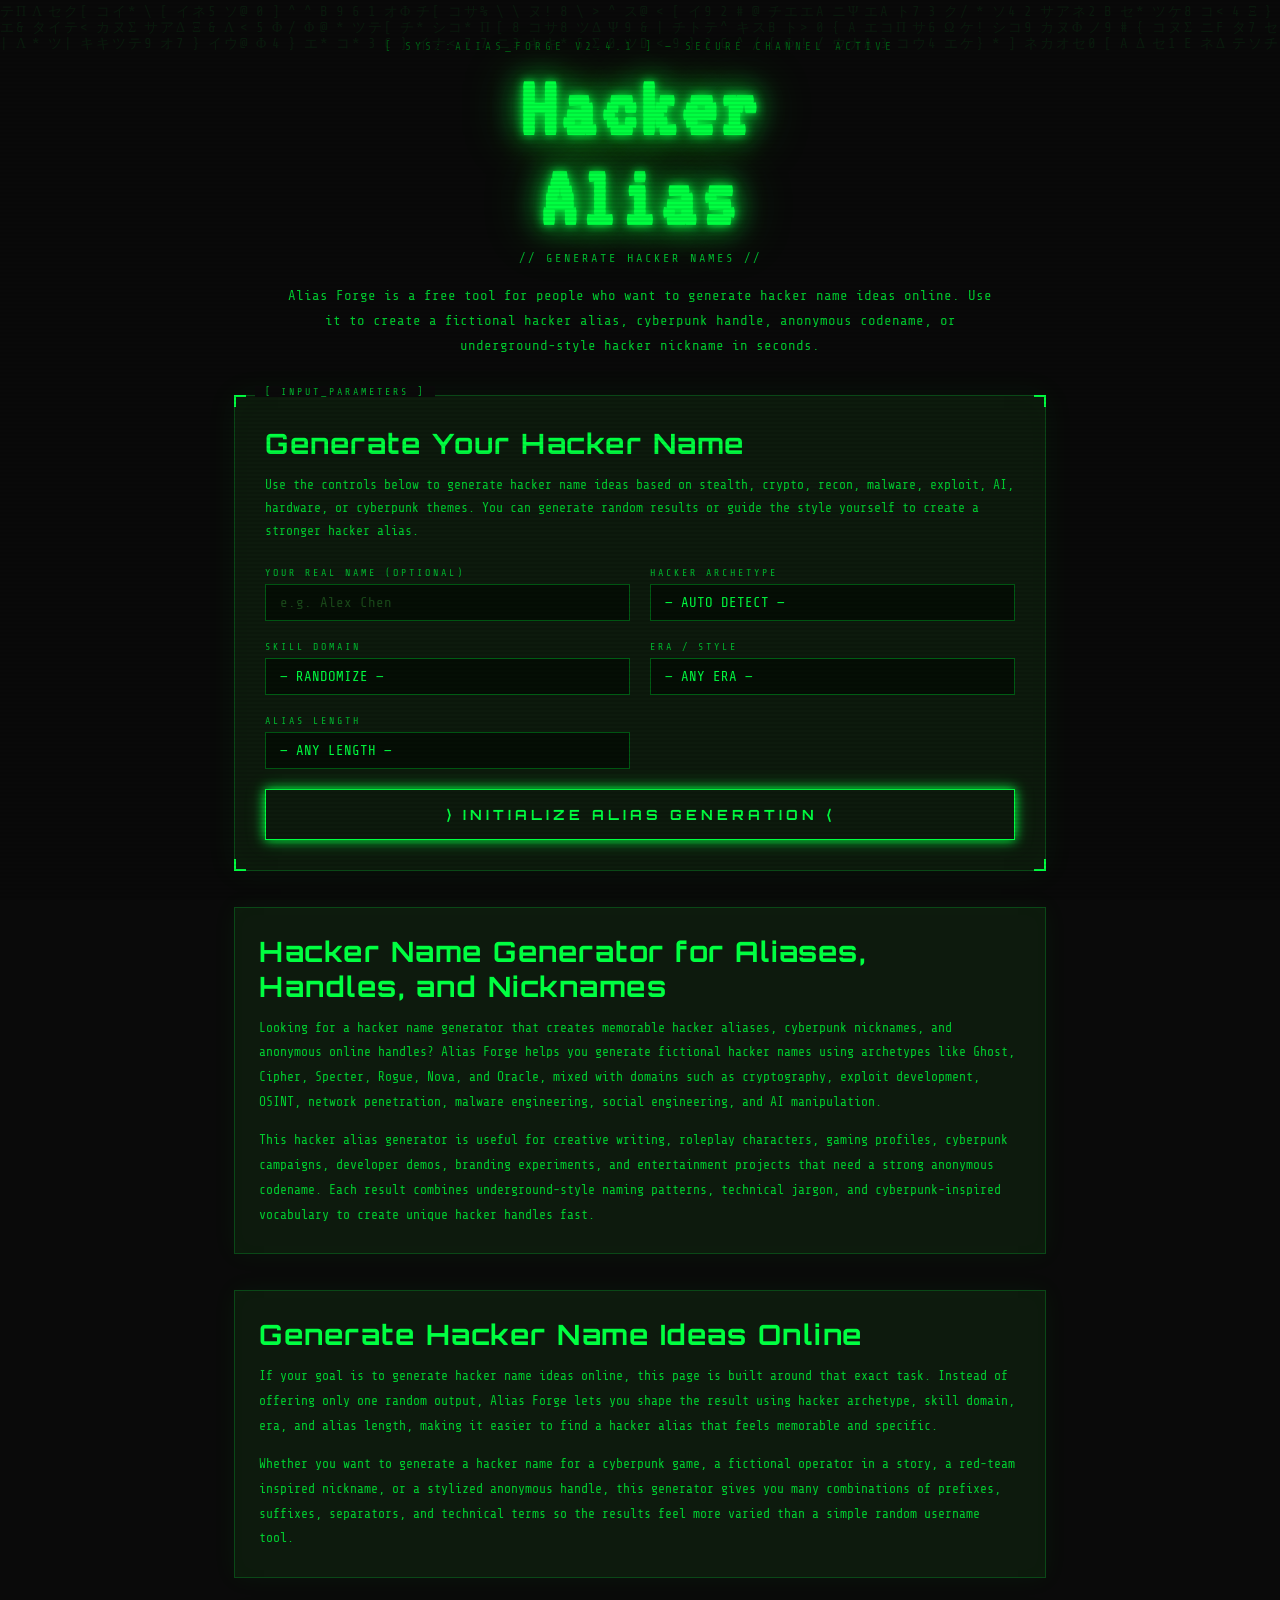
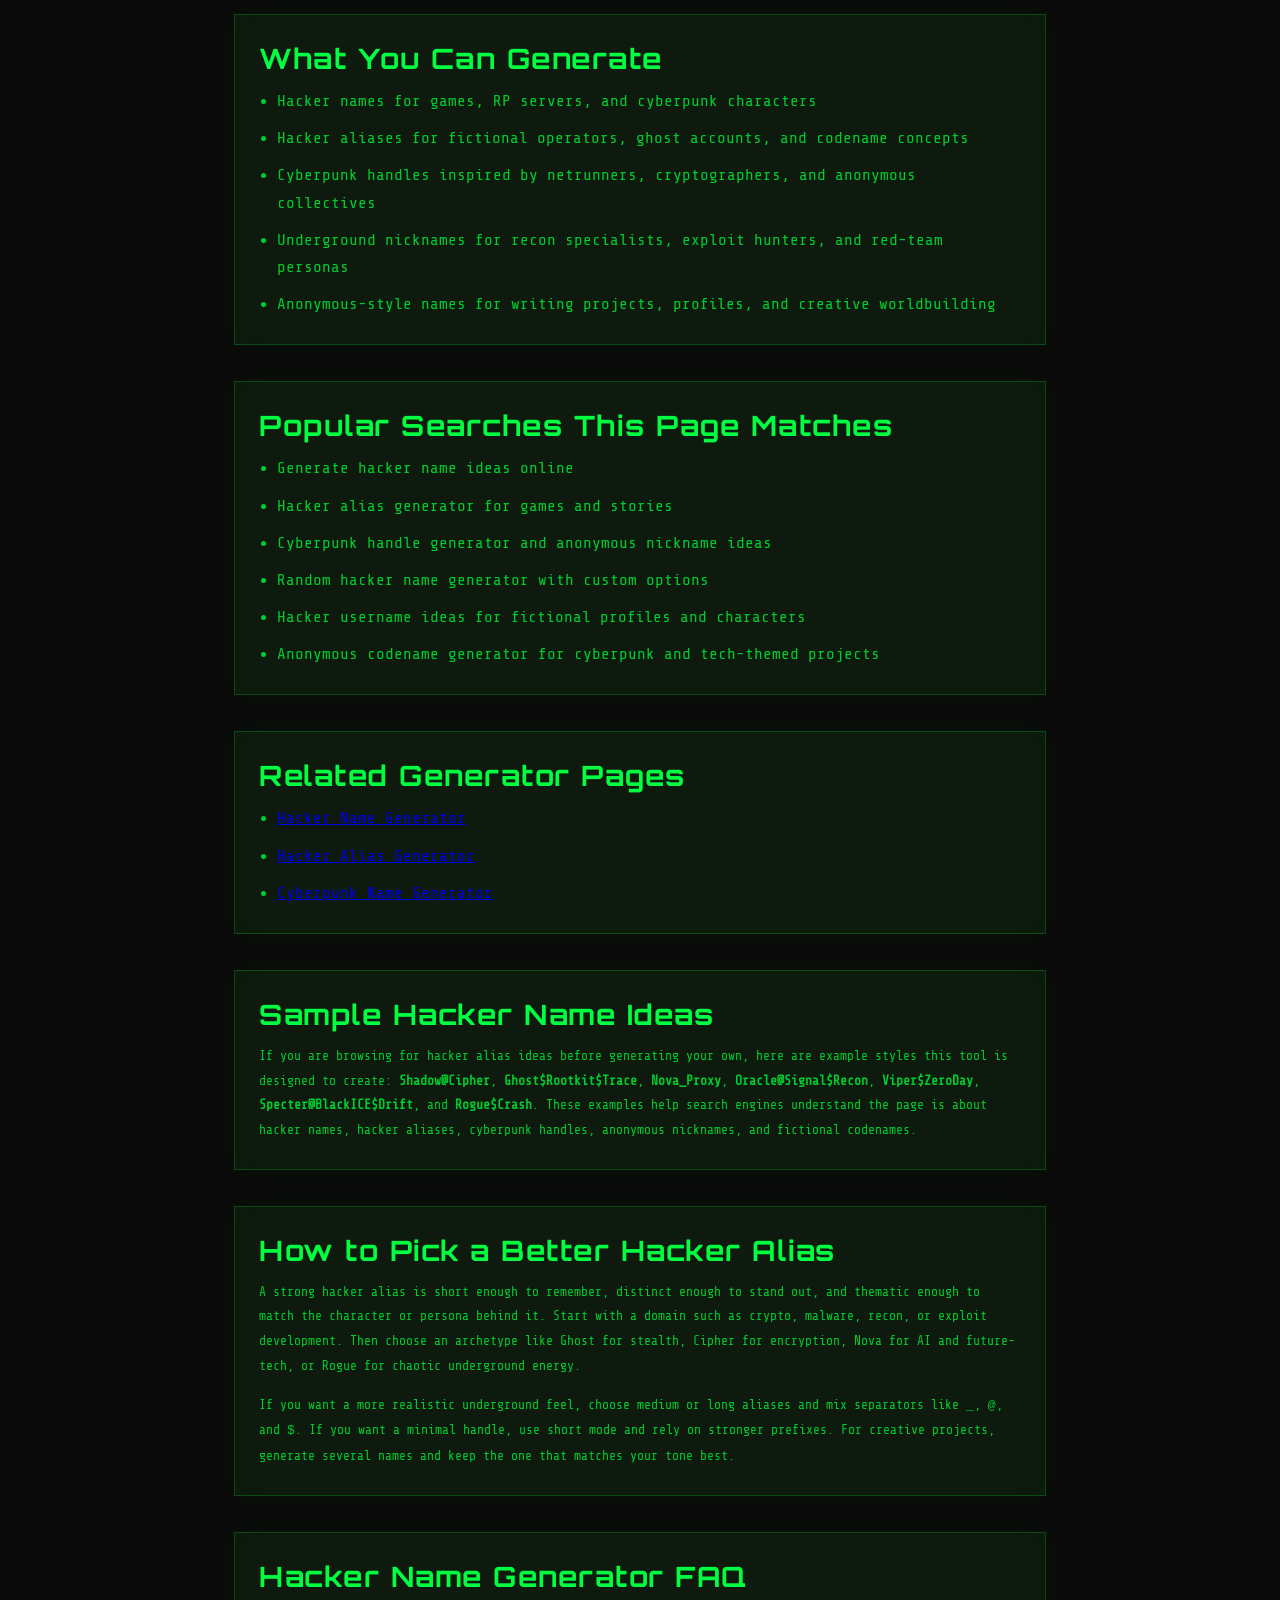
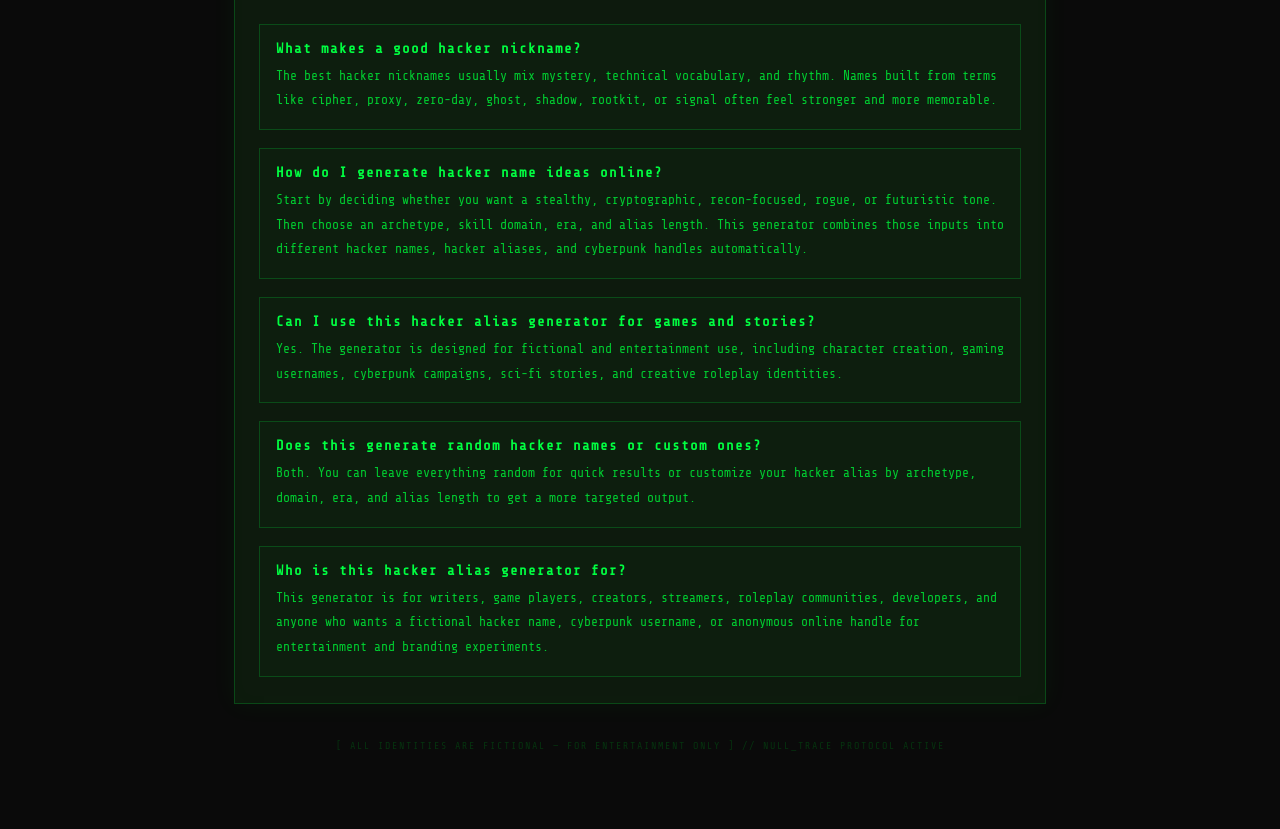
==== index.html @ 2d624c55 "sync: fetch generate hacker names" ====
<!DOCTYPE html>
<html lang="en">
<head>
<meta charset="UTF-8">
<meta name="viewport" content="width=device-width, initial-scale=1.0">
<title>Generate Hacker Name Online | Hacker Name Generator, Hacker Alias Generator & Cyberpunk Handles</title>

<meta name="description" content="Generate hacker name ideas online with a free hacker name generator. Create hacker aliases, hacker nicknames, cyberpunk handles, and anonymous codenames by archetype, domain, era, and alias length.">
<meta name="keywords" content="generate hacker name, generate hacker names, hacker name generator, hacker alias generator, hacker alias, hacker name, hacker nickname, cyberpunk name generator, cyberpunk handle, anonymous nickname, hacker username ideas, hacker codename generator, cyber alias, hacker handle, fake hacker name, hacker nickname generator, hacker names for games, hacker alias ideas, hacker handle generator, anonymous codename generator">
<meta name="robots" content="index, follow, max-image-preview:large, max-snippet:-1, max-video-preview:-1">
<meta name="googlebot" content="index, follow, max-image-preview:large, max-snippet:-1, max-video-preview:-1">
<meta name="theme-color" content="#00ff41">
<meta name="author" content="Alias Forge">
<meta name="application-name" content="Alias Forge">
<meta name="apple-mobile-web-app-title" content="Alias Forge">
<meta name="format-detection" content="telephone=no">
<meta property="og:title" content="Generate Hacker Name Online | Hacker Alias Generator & Cyberpunk Handles">
<meta property="og:description" content="Generate hacker name ideas online. Create hacker aliases, hacker nicknames, and cyberpunk handles with custom archetype, skill domain, era, and style options.">
<meta property="og:type" content="website">
<meta property="og:site_name" content="Alias Forge">
<meta property="og:locale" content="en_US">
<meta name="twitter:card" content="summary_large_image">
<meta name="twitter:title" content="Generate Hacker Name Online | Alias Forge">
<meta name="twitter:description" content="Use Alias Forge to generate hacker name ideas, hacker aliases, cyberpunk handles, and anonymous nicknames in seconds.">
<link rel="canonical" href="https://horkimhab.github.io/generate-hacker-name/">



<link rel="icon" href="./favicon.svg" type="image/svg+xml">
<link rel="manifest" href="./site.webmanifest">
<link href="https://fonts.googleapis.com/css2?family=Share+Tech+Mono&family=VT323&family=Orbitron:wght@400;700;900&display=swap" rel="stylesheet">
<link rel="stylesheet" href="./generate-hacker-name.css" />
<script type="application/ld+json">
{
  "@context": "https://schema.org",
  "@graph": [
    {
      "@type": "WebSite",
      "name": "Alias Forge",
      "description": "A site where users can generate hacker name ideas online, create hacker aliases, and build cyberpunk handles, nicknames, and anonymous codenames.",
      "inLanguage": "en"
    },
    {
      "@type": "WebApplication",
      "name": "Alias Forge Hacker Name Generator",
      "applicationCategory": "UtilitiesApplication",
      "operatingSystem": "Any",
      "browserRequirements": "Requires JavaScript",
      "description": "Generate hacker name ideas, hacker aliases, cyberpunk handles, and anonymous nicknames with custom archetypes, skill domains, eras, and lengths.",
      "offers": {
        "@type": "Offer",
        "price": "0",
        "priceCurrency": "USD"
      },
        "featureList": [
        "Generate hacker name ideas online",
        "Generate hacker alias ideas",
        "Generate hacker nickname ideas",
        "Filter by archetype",
        "Filter by skill domain",
        "Filter by era and style",
        "Copy and share generated aliases"
      ]
    },
    {
      "@type": "FAQPage",
      "mainEntity": [
        {
          "@type": "Question",
          "name": "What is a hacker name generator?",
          "acceptedAnswer": {
            "@type": "Answer",
            "text": "A hacker name generator creates fictional hacker aliases, cyberpunk handles, and anonymous online nicknames based on themes such as stealth, cryptography, malware, recon, and futuristic aesthetics."
          }
        },
        {
          "@type": "Question",
          "name": "How can I generate hacker name ideas online?",
          "acceptedAnswer": {
            "@type": "Answer",
            "text": "You can generate hacker name ideas online by combining archetypes, technical themes, and naming styles. Alias Forge lets you create random or custom hacker names by domain, era, and alias length."
          }
        },
        {
          "@type": "Question",
          "name": "How do I make a good hacker alias?",
          "acceptedAnswer": {
            "@type": "Answer",
            "text": "A strong hacker alias usually combines a memorable prefix, a technical or mysterious middle element, and a sharp suffix. This generator lets you shape the result by archetype, domain, era, and name length."
          }
        },
        {
          "@type": "Question",
          "name": "Can I generate cyberpunk and anonymous nicknames here?",
          "acceptedAnswer": {
            "@type": "Answer",
            "text": "Yes. Alias Forge generates cyberpunk handles, hacker nicknames, underground-style aliases, and fictional anonymous codenames for entertainment, writing, gaming, and creative projects."
          }
        }
      ]
    }
  ]
}
</script>
</head>
<body>

<canvas id="matrix-canvas"></canvas>

<div class="container">
  <header class="hero">
    <div class="sys-label">[ SYS::ALIAS_FORGE v2.4.1 ] — SECURE CHANNEL ACTIVE</div>
    <h1>Hacker<br>Alias</h1>
    <p class="subtitle">// GENERATE HACKER NAMES //</p>
    <p class="intro-copy">Alias Forge is a free tool for people who want to generate hacker name ideas online. Use it to create a fictional hacker alias, cyberpunk handle, anonymous codename, or underground-style hacker nickname in seconds.</p>
  </header>

  <!-- Input Panel -->
  <main class="panel" data-label="[ INPUT_PARAMETERS ]">
    <div class="panel-corner tl"></div>
    <div class="panel-corner tr"></div>
    <div class="panel-corner bl"></div>
    <div class="panel-corner br"></div>

    <section aria-labelledby="generator-title">
      <h2 class="section-title" id="generator-title">Generate Your Hacker Name</h2>
      <p class="section-copy">Use the controls below to generate hacker name ideas based on stealth, crypto, recon, malware, exploit, AI, hardware, or cyberpunk themes. You can generate random results or guide the style yourself to create a stronger hacker alias.</p>

    <div class="field-group">
      <div class="field">
        <label for="realname">Your Real Name (optional)</label>
        <input type="text" id="realname" placeholder="e.g. Alex Chen" maxlength="40">
      </div>
      <div class="field">
        <label for="archetype">Hacker Archetype</label>
        <select id="archetype">
          <option value="random">— AUTO DETECT —</option>
          <option value="ghost">Ghost (Invisible Infiltrator)</option>
          <option value="phantom">Phantom (Social Engineer)</option>
          <option value="cipher">Cipher (Cryptographer)</option>
          <option value="viper">Viper (Exploit Hunter)</option>
          <option value="oracle">Oracle (Intelligence Analyst)</option>
          <option value="specter">Specter (Zero-Day Hunter)</option>
          <option value="rogue">Rogue (Black Hat Maverick)</option>
          <option value="nova">Nova (AI Specialist)</option>
        </select>
      </div>
      <div class="field">
        <label for="domain">Skill Domain</label>
        <select id="domain">
          <option value="random">— RANDOMIZE —</option>
          <option value="network">Network Penetration</option>
          <option value="malware">Malware Engineering</option>
          <option value="social">Social Engineering</option>
          <option value="crypto">Cryptography</option>
          <option value="osint">OSINT & Recon</option>
          <option value="exploit">Exploit Development</option>
          <option value="ai">AI Manipulation</option>
          <option value="hardware">Hardware Hacking</option>
        </select>
      </div>
      <div class="field">
        <label for="era">Era / Style</label>
        <select id="era">
          <option value="random">— ANY ERA —</option>
          <option value="90s">90s BBS / Warez Scene</option>
          <option value="2000s">2000s Hacktivist</option>
          <option value="darkweb">Dark Web Operator</option>
          <option value="cyber">Neo-Cyber (2040s)</option>
          <option value="military">State-Sponsored APT</option>
          <option value="crypto">Crypto / DeFi Underground</option>
        </select>
      </div>
      <div class="field">
        <label for="namelength">Alias Length</label>
        <select id="namelength">
          <option value="random">— ANY LENGTH —</option>
          <option value="short">Short (1 word, ~6 chars)</option>
          <option value="medium">Medium (2 parts, ~12 chars)</option>
          <option value="long">Long (3 parts, ~18 chars)</option>
        </select>
      </div>
    </div>

    <button class="btn-generate" id="btn-gen" type="button">
      ⟩ INITIALIZE ALIAS GENERATION ⟨
    </button>
    <div class="progress-bar" id="progress"><div class="progress-fill"></div></div>
    </section>
  </main>

  <!-- Result Panel -->
  <section class="result-panel" id="result-panel" aria-live="polite" aria-labelledby="result-title">
    <div class="alias-display" id="alias-display">
      <div class="alias-tag">// ALIAS ASSIGNED //</div>
      <h2 class="sr-only" id="result-title">Generated Hacker Alias Result</h2>
      <div class="alias-name" id="alias-name"></div>
      <div class="alias-sub" id="alias-sub"></div>
    </div>

    <div class="stats-grid" id="stats-grid"></div>

    <div class="bio-panel" id="bio-text"></div>

    <div class="actions">
      <button class="btn-sm" id="btn-regenerate" type="button">↻ REGENERATE</button>
      <button class="btn-sm" id="copy-btn" type="button">⎘ COPY ALIAS</button>
      <button class="btn-sm" id="btn-share" type="button">⇗ SHARE</button>
    </div>
  </section>

  <section class="seo-panel" aria-labelledby="about-title">
    <h2 class="content-heading" id="about-title">Hacker Name Generator for Aliases, Handles, and Nicknames</h2>
    <p>Looking for a hacker name generator that creates memorable hacker aliases, cyberpunk nicknames, and anonymous online handles? Alias Forge helps you generate fictional hacker names using archetypes like Ghost, Cipher, Specter, Rogue, Nova, and Oracle, mixed with domains such as cryptography, exploit development, OSINT, network penetration, malware engineering, social engineering, and AI manipulation.</p>
    <p>This hacker alias generator is useful for creative writing, roleplay characters, gaming profiles, cyberpunk campaigns, developer demos, branding experiments, and entertainment projects that need a strong anonymous codename. Each result combines underground-style naming patterns, technical jargon, and cyberpunk-inspired vocabulary to create unique hacker handles fast.</p>
  </section>

  <section class="seo-panel" aria-labelledby="generate-online-title">
    <h2 class="content-heading" id="generate-online-title">Generate Hacker Name Ideas Online</h2>
    <p>If your goal is to generate hacker name ideas online, this page is built around that exact task. Instead of offering only one random output, Alias Forge lets you shape the result using hacker archetype, skill domain, era, and alias length, making it easier to find a hacker alias that feels memorable and specific.</p>
    <p>Whether you want to generate a hacker name for a cyberpunk game, a fictional operator in a story, a red-team inspired nickname, or a stylized anonymous handle, this generator gives you many combinations of prefixes, suffixes, separators, and technical terms so the results feel more varied than a simple random username tool.</p>
  </section>

  <section class="seo-panel" aria-labelledby="ideas-title">
    <h2 class="content-heading" id="ideas-title">What You Can Generate</h2>
    <ul class="seo-list">
      <li>Hacker names for games, RP servers, and cyberpunk characters</li>
      <li>Hacker aliases for fictional operators, ghost accounts, and codename concepts</li>
      <li>Cyberpunk handles inspired by netrunners, cryptographers, and anonymous collectives</li>
      <li>Underground nicknames for recon specialists, exploit hunters, and red-team personas</li>
      <li>Anonymous-style names for writing projects, profiles, and creative worldbuilding</li>
    </ul>
  </section>

  <section class="seo-panel" aria-labelledby="searches-title">
    <h2 class="content-heading" id="searches-title">Popular Searches This Page Matches</h2>
    <ul class="seo-list">
      <li>Generate hacker name ideas online</li>
      <li>Hacker alias generator for games and stories</li>
      <li>Cyberpunk handle generator and anonymous nickname ideas</li>
      <li>Random hacker name generator with custom options</li>
      <li>Hacker username ideas for fictional profiles and characters</li>
      <li>Anonymous codename generator for cyberpunk and tech-themed projects</li>
    </ul>
  </section>

  <section class="seo-panel" aria-labelledby="slug-title">
    <h2 class="content-heading" id="slug-title">Related Generator Pages</h2>
    <ul class="seo-list">
      <li><a href="./hacker-name-generator/">Hacker Name Generator</a></li>
      <li><a href="./hacker-alias-generator/">Hacker Alias Generator</a></li>
      <li><a href="./cyberpunk-name-generator/">Cyberpunk Name Generator</a></li>
    </ul>
  </section>

  <section class="seo-panel" aria-labelledby="examples-title">
    <h2 class="content-heading" id="examples-title">Sample Hacker Name Ideas</h2>
    <p>If you are browsing for hacker alias ideas before generating your own, here are example styles this tool is designed to create: <strong>Shadow@Cipher</strong>, <strong>Ghost$Rootkit$Trace</strong>, <strong>Nova_Proxy</strong>, <strong>Oracle@Signal$Recon</strong>, <strong>Viper$ZeroDay</strong>, <strong>Specter@BlackICE$Drift</strong>, and <strong>Rogue$Crash</strong>. These examples help search engines understand the page is about hacker names, hacker aliases, cyberpunk handles, anonymous nicknames, and fictional codenames.</p>
  </section>

  <section class="seo-panel" aria-labelledby="tips-title">
    <h2 class="content-heading" id="tips-title">How to Pick a Better Hacker Alias</h2>
    <p>A strong hacker alias is short enough to remember, distinct enough to stand out, and thematic enough to match the character or persona behind it. Start with a domain such as crypto, malware, recon, or exploit development. Then choose an archetype like Ghost for stealth, Cipher for encryption, Nova for AI and future-tech, or Rogue for chaotic underground energy.</p>
    <p>If you want a more realistic underground feel, choose medium or long aliases and mix separators like <code>_</code>, <code>@</code>, and <code>$</code>. If you want a minimal handle, use short mode and rely on stronger prefixes. For creative projects, generate several names and keep the one that matches your tone best.</p>
  </section>

  <section class="seo-panel faq-panel" aria-labelledby="faq-title">
    <h2 class="content-heading" id="faq-title">Hacker Name Generator FAQ</h2>
    <div class="faq-item">
      <h3>What makes a good hacker nickname?</h3>
      <p>The best hacker nicknames usually mix mystery, technical vocabulary, and rhythm. Names built from terms like cipher, proxy, zero-day, ghost, shadow, rootkit, or signal often feel stronger and more memorable.</p>
    </div>
    <div class="faq-item">
      <h3>How do I generate hacker name ideas online?</h3>
      <p>Start by deciding whether you want a stealthy, cryptographic, recon-focused, rogue, or futuristic tone. Then choose an archetype, skill domain, era, and alias length. This generator combines those inputs into different hacker names, hacker aliases, and cyberpunk handles automatically.</p>
    </div>
    <div class="faq-item">
      <h3>Can I use this hacker alias generator for games and stories?</h3>
      <p>Yes. The generator is designed for fictional and entertainment use, including character creation, gaming usernames, cyberpunk campaigns, sci-fi stories, and creative roleplay identities.</p>
    </div>
    <div class="faq-item">
      <h3>Does this generate random hacker names or custom ones?</h3>
      <p>Both. You can leave everything random for quick results or customize your hacker alias by archetype, domain, era, and alias length to get a more targeted output.</p>
    </div>
    <div class="faq-item">
      <h3>Who is this hacker alias generator for?</h3>
      <p>This generator is for writers, game players, creators, streamers, roleplay communities, developers, and anyone who wants a fictional hacker name, cyberpunk username, or anonymous online handle for entertainment and branding experiments.</p>
    </div>
  </section>

  <footer>[ ALL IDENTITIES ARE FICTIONAL — FOR ENTERTAINMENT ONLY ] // NULL_TRACE PROTOCOL ACTIVE</footer>
</div>

<script src="./generate-hacker-name.protected.js"></script>
</body>
</html>
---- generate-hacker-name.css ----
:root {
  --green: #00ff41;
  --dark-green: #00bb30;
  --dim-green: #005c14;
  --matrix-bg: #0a0a0a;
  --panel-bg: #0d1a0d;
  --border: #00ff4133;
  --glow: 0 0 10px #00ff41, 0 0 20px #00ff4155;
  --glow-strong: 0 0 10px #00ff41, 0 0 30px #00ff41, 0 0 60px #00ff4177;
}

* { margin: 0; padding: 0; box-sizing: border-box; }

body {
  background: var(--matrix-bg);
  color: var(--green);
  font-family: 'Share Tech Mono', monospace;
  min-height: 100vh;
  overflow-x: hidden;
  cursor: crosshair;
}

#matrix-canvas {
  position: fixed;
  top: 0;
  left: 0;
  width: 100%;
  height: 100%;
  opacity: 0.07;
  z-index: 0;
  pointer-events: none;
}

body::after {
  content: '';
  position: fixed;
  top: 0;
  left: 0;
  width: 100%;
  height: 100%;
  background: repeating-linear-gradient(
    0deg,
    transparent,
    transparent 2px,
    rgba(0, 0, 0, 0.08) 2px,
    rgba(0, 0, 0, 0.08) 4px
  );
  pointer-events: none;
  z-index: 999;
}

.container {
  position: relative;
  z-index: 10;
  max-width: 860px;
  margin: 0 auto;
  padding: 40px 24px 80px;
  display: flex;
  flex-direction: column;
  align-items: center;
  gap: 36px;
}

header {
  text-align: center;
  width: 100%;
}

.sys-label {
  font-family: 'Share Tech Mono', monospace;
  font-size: 11px;
  color: var(--dim-green);
  letter-spacing: 4px;
  text-transform: uppercase;
  margin-bottom: 10px;
  animation: blink-slow 3s infinite;
}

h1 {
  font-family: 'VT323', monospace;
  font-size: clamp(48px, 9vw, 90px);
  color: var(--green);
  text-shadow: var(--glow-strong);
  letter-spacing: 4px;
  line-height: 1;
  animation: flicker 8s infinite;
}

.subtitle {
  font-size: 12px;
  color: var(--dark-green);
  letter-spacing: 3px;
  margin-top: 8px;
}

.intro-copy {
  max-width: 720px;
  margin: 18px auto 0;
  font-size: 14px;
  line-height: 1.8;
  color: #00cc30;
}

.section-title,
.content-heading {
  font-family: 'Orbitron', sans-serif;
  font-size: clamp(20px, 3vw, 28px);
  letter-spacing: 1.5px;
  color: var(--green);
  margin-bottom: 12px;
}

.section-copy {
  font-size: 13px;
  line-height: 1.8;
  color: #00cc30;
  margin-bottom: 24px;
}

.panel {
  background: var(--panel-bg);
  border: 1px solid var(--border);
  padding: 30px;
  width: 100%;
  position: relative;
  box-shadow: 0 0 30px #00ff4110, inset 0 0 30px #00ff4105;
}

.panel::before {
  content: attr(data-label);
  position: absolute;
  top: -10px;
  left: 20px;
  background: var(--matrix-bg);
  padding: 0 10px;
  font-size: 10px;
  color: var(--dark-green);
  letter-spacing: 3px;
}

.panel-corner {
  position: absolute;
  width: 12px;
  height: 12px;
  border-color: var(--green);
  border-style: solid;
}

.panel-corner.tl { top: -1px; left: -1px; border-width: 2px 0 0 2px; }
.panel-corner.tr { top: -1px; right: -1px; border-width: 2px 2px 0 0; }
.panel-corner.bl { bottom: -1px; left: -1px; border-width: 0 0 2px 2px; }
.panel-corner.br { bottom: -1px; right: -1px; border-width: 0 2px 2px 0; }

.field-group {
  display: grid;
  grid-template-columns: 1fr 1fr;
  gap: 20px;
  margin-bottom: 20px;
}

@media (max-width: 560px) {
  .field-group { grid-template-columns: 1fr; }
}

.field {
  display: flex;
  flex-direction: column;
  gap: 6px;
}

label {
  font-size: 10px;
  letter-spacing: 3px;
  color: var(--dark-green);
  text-transform: uppercase;
}

input,
select {
  background: #050e05;
  border: 1px solid var(--dim-green);
  color: var(--green);
  font-family: 'Share Tech Mono', monospace;
  font-size: 14px;
  padding: 10px 14px;
  outline: none;
  transition: border 0.2s, box-shadow 0.2s;
  appearance: none;
  -webkit-appearance: none;
}

input::placeholder { color: #1a4a1a; }

input:focus,
select:focus {
  border-color: var(--green);
  box-shadow: var(--glow);
}

select option { background: #050e05; }

.btn-generate {
  width: 100%;
  padding: 16px;
  background: transparent;
  border: 1px solid var(--green);
  color: var(--green);
  font-family: 'Orbitron', sans-serif;
  font-size: 14px;
  font-weight: 700;
  letter-spacing: 4px;
  text-transform: uppercase;
  cursor: crosshair;
  transition: all 0.2s;
  position: relative;
  overflow: hidden;
  box-shadow: var(--glow);
}

.btn-generate::before {
  content: '';
  position: absolute;
  top: 0;
  left: -100%;
  width: 100%;
  height: 100%;
  background: linear-gradient(90deg, transparent, #00ff4122, transparent);
  transition: left 0.4s;
}

.btn-generate:hover::before { left: 100%; }

.btn-generate:hover {
  background: #00ff4111;
  box-shadow: var(--glow-strong);
  text-shadow: var(--glow);
}

.btn-generate:active { transform: scale(0.98); }

.result-panel {
  width: 100%;
  display: none;
  animation: reveal 0.4s ease;
}

.result-panel.show { display: block; }

@keyframes reveal {
  from { opacity: 0; transform: translateY(10px); }
  to { opacity: 1; transform: translateY(0); }
}

.alias-display {
  text-align: center;
  padding: 36px 24px;
  background: var(--panel-bg);
  border: 1px solid var(--green);
  box-shadow: var(--glow-strong), inset 0 0 40px #00ff4108;
  position: relative;
  margin-bottom: 20px;
}

.alias-tag {
  font-size: 10px;
  letter-spacing: 4px;
  color: var(--dim-green);
  margin-bottom: 12px;
}

.alias-name {
  font-family: 'VT323', monospace;
  font-size: clamp(42px, 8vw, 72px);
  color: var(--green);
  text-shadow: var(--glow-strong);
  letter-spacing: 6px;
  animation: flicker 6s infinite;
  word-break: break-all;
}

.alias-sub {
  margin-top: 10px;
  font-size: 11px;
  color: var(--dark-green);
  letter-spacing: 2px;
}

.stats-grid {
  display: grid;
  grid-template-columns: repeat(3, 1fr);
  gap: 12px;
  margin-bottom: 20px;
}

@media (max-width: 480px) {
  .stats-grid { grid-template-columns: 1fr 1fr; }
}

.stat-box {
  background: var(--panel-bg);
  border: 1px solid var(--border);
  padding: 14px 10px;
  text-align: center;
  position: relative;
}

.stat-label {
  font-size: 9px;
  letter-spacing: 2px;
  color: var(--dim-green);
  margin-bottom: 6px;
}

.stat-value {
  font-family: 'Orbitron', sans-serif;
  font-size: 13px;
  color: var(--green);
  font-weight: 700;
}

.bio-panel {
  background: var(--panel-bg);
  border: 1px solid var(--border);
  padding: 20px;
  font-size: 13px;
  line-height: 1.8;
  color: #00cc30;
  position: relative;
  margin-bottom: 20px;
}

.bio-panel::before {
  content: '> OPERATIVE_PROFILE.txt';
  display: block;
  font-size: 10px;
  color: var(--dim-green);
  margin-bottom: 14px;
  letter-spacing: 2px;
}

.actions {
  display: flex;
  gap: 12px;
}

@media (max-width: 560px) {
  .actions {
    flex-direction: column;
  }
}

.btn-sm {
  flex: 1;
  padding: 12px;
  background: transparent;
  border: 1px solid var(--dim-green);
  color: var(--dark-green);
  font-family: 'Share Tech Mono', monospace;
  font-size: 11px;
  letter-spacing: 3px;
  text-transform: uppercase;
  cursor: crosshair;
  transition: all 0.2s;
}

.btn-sm:hover {
  border-color: var(--green);
  color: var(--green);
  box-shadow: var(--glow);
}

@keyframes flicker {
  0%, 95%, 100% { opacity: 1; }
  96% { opacity: 0.8; }
  97% { opacity: 1; }
  98% { opacity: 0.6; }
  99% { opacity: 1; }
}

@keyframes blink-slow {
  0%, 49%, 100% { opacity: 1; }
  50%, 99% { opacity: 0.3; }
}

.cursor {
  display: inline-block;
  width: 10px;
  height: 18px;
  background: var(--green);
  animation: blink-cursor 0.8s infinite;
  vertical-align: middle;
  margin-left: 4px;
}

@keyframes blink-cursor {
  0%, 50% { opacity: 1; }
  51%, 100% { opacity: 0; }
}

.progress-bar {
  width: 100%;
  height: 2px;
  background: var(--dim-green);
  margin-top: 14px;
  display: none;
  overflow: hidden;
}

.progress-bar.active { display: block; }

.progress-fill {
  height: 100%;
  background: var(--green);
  box-shadow: var(--glow);
  width: 0%;
  animation: progress-anim 1.2s ease forwards;
}

@keyframes progress-anim {
  from { width: 0%; }
  to { width: 100%; }
}

footer {
  text-align: center;
  font-size: 10px;
  color: var(--dim-green);
  letter-spacing: 2px;
  opacity: 0.5;
}

.seo-panel {
  width: 100%;
  background: var(--panel-bg);
  border: 1px solid var(--border);
  padding: 26px 24px;
  box-shadow: 0 0 24px #00ff410d, inset 0 0 20px #00ff4104;
}

.seo-panel p {
  font-size: 13px;
  line-height: 1.9;
  color: #00cc30;
}

.seo-panel p + p {
  margin-top: 14px;
}

.seo-list {
  padding-left: 18px;
  color: #00cc30;
  display: grid;
  gap: 10px;
}

.seo-list li {
  line-height: 1.7;
}

.faq-panel {
  display: grid;
  gap: 18px;
}

.faq-item {
  border: 1px solid var(--border);
  padding: 16px;
  background: rgba(0, 255, 65, 0.02);
}

.faq-item h3 {
  font-size: 14px;
  color: var(--green);
  margin-bottom: 8px;
  letter-spacing: 1px;
}

.faq-item p {
  margin: 0;
}

.sr-only {
  position: absolute;
  width: 1px;
  height: 1px;
  padding: 0;
  margin: -1px;
  overflow: hidden;
  clip: rect(0, 0, 0, 0);
  white-space: nowrap;
  border: 0;
}
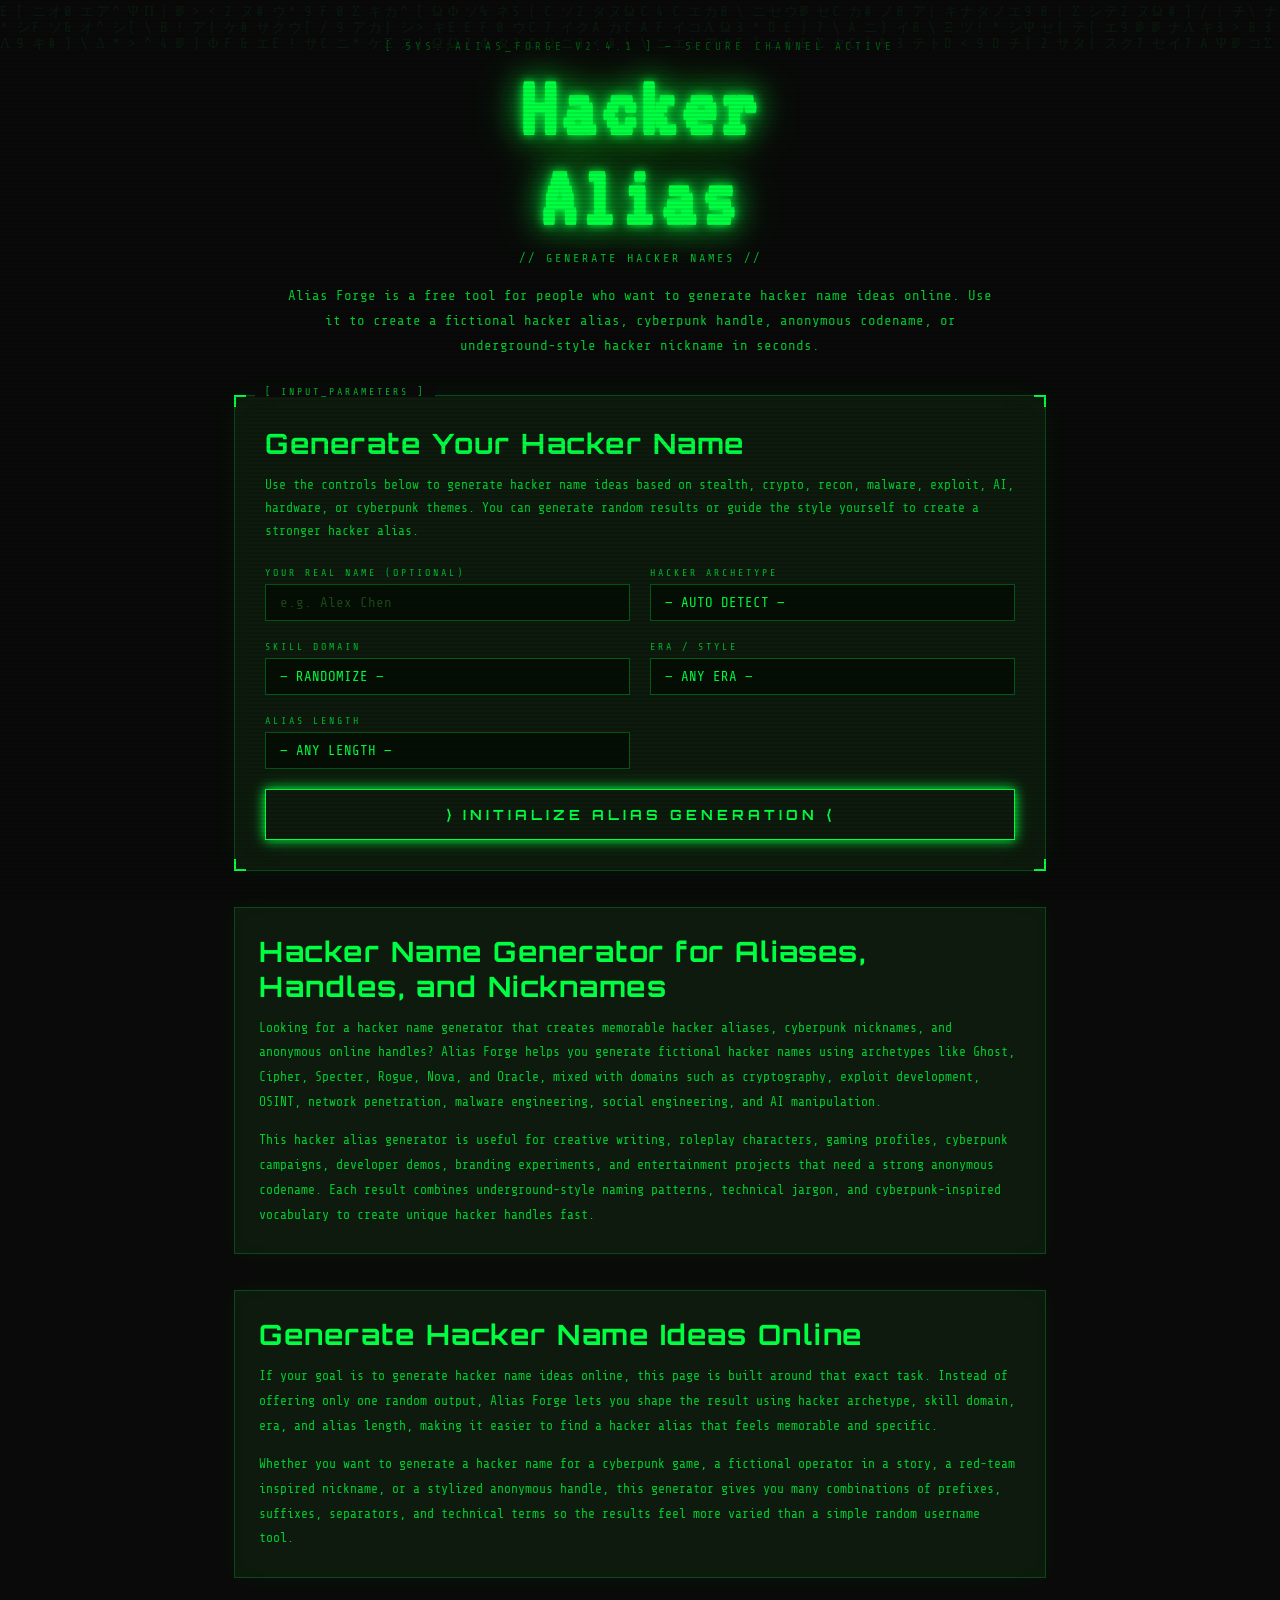
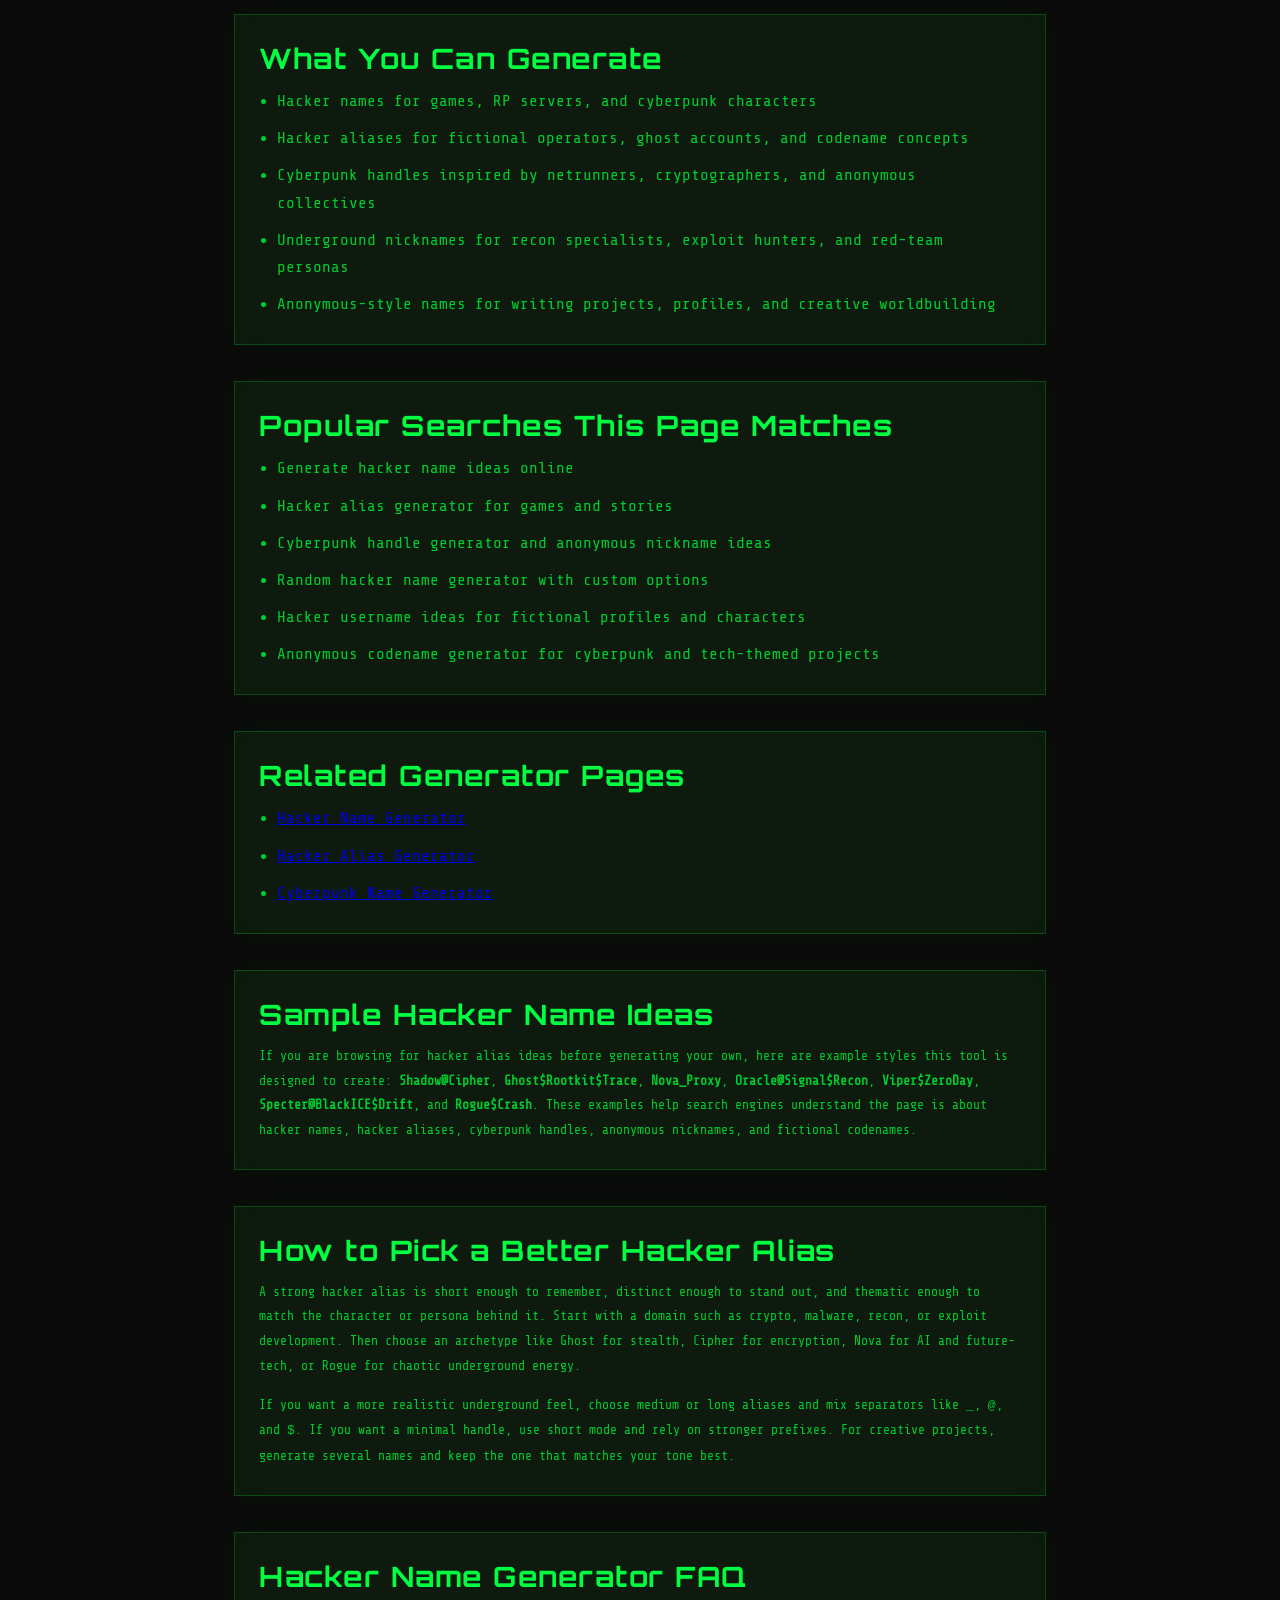
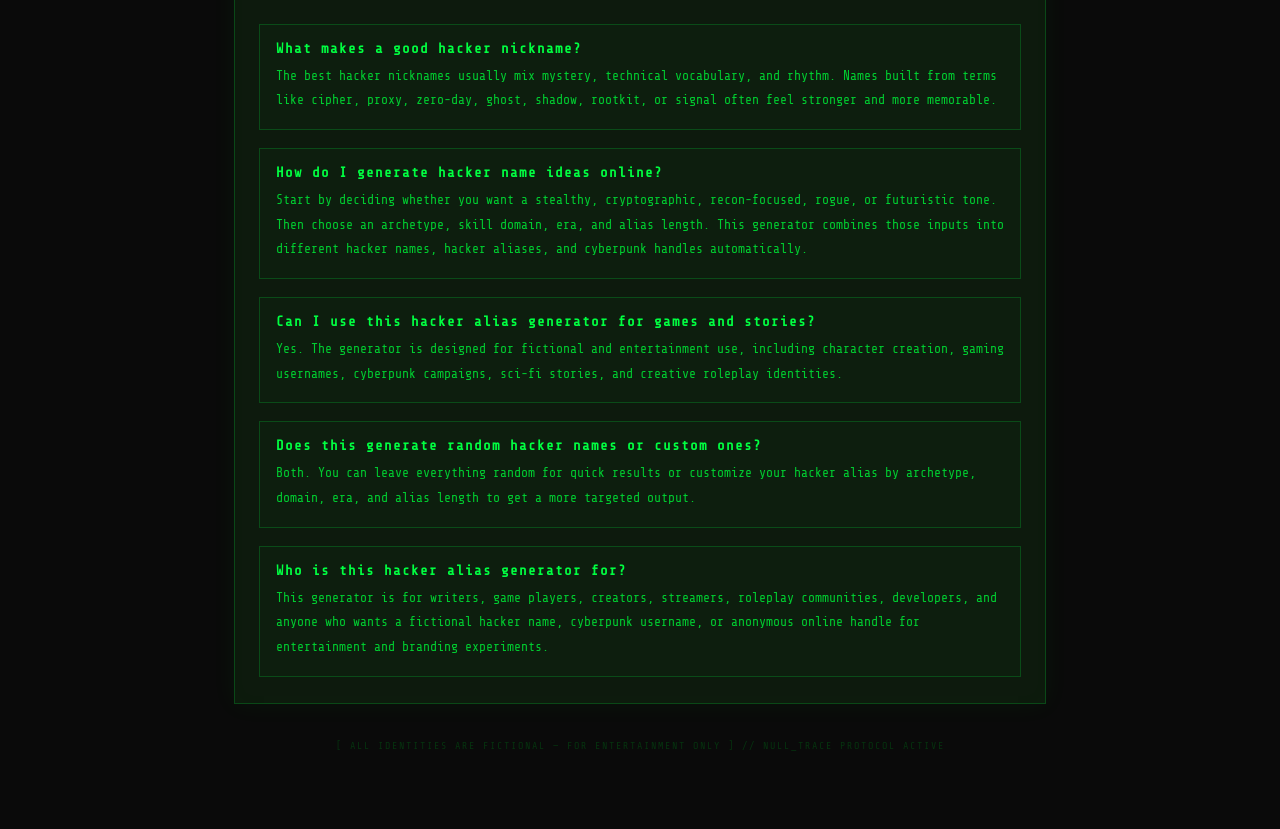
==== commit f745a2e5: "sync: generate hacker name" ====
--- a/index.html
+++ b/index.html
@@ -30,6 +30,10 @@
 <link rel="manifest" href="./site.webmanifest">
 <link href="https://fonts.googleapis.com/css2?family=Share+Tech+Mono&family=VT323&family=Orbitron:wght@400;700;900&display=swap" rel="stylesheet">
 <link rel="stylesheet" href="./generate-hacker-name.css" />
+
+<!-- Google tag (gtag.js) -->
+<script async src="https://www.googletagmanager.com/gtag/js?id=G-QP36X3EVMY"></script>
+
 <script type="application/ld+json">
 {
   "@context": "https://schema.org",
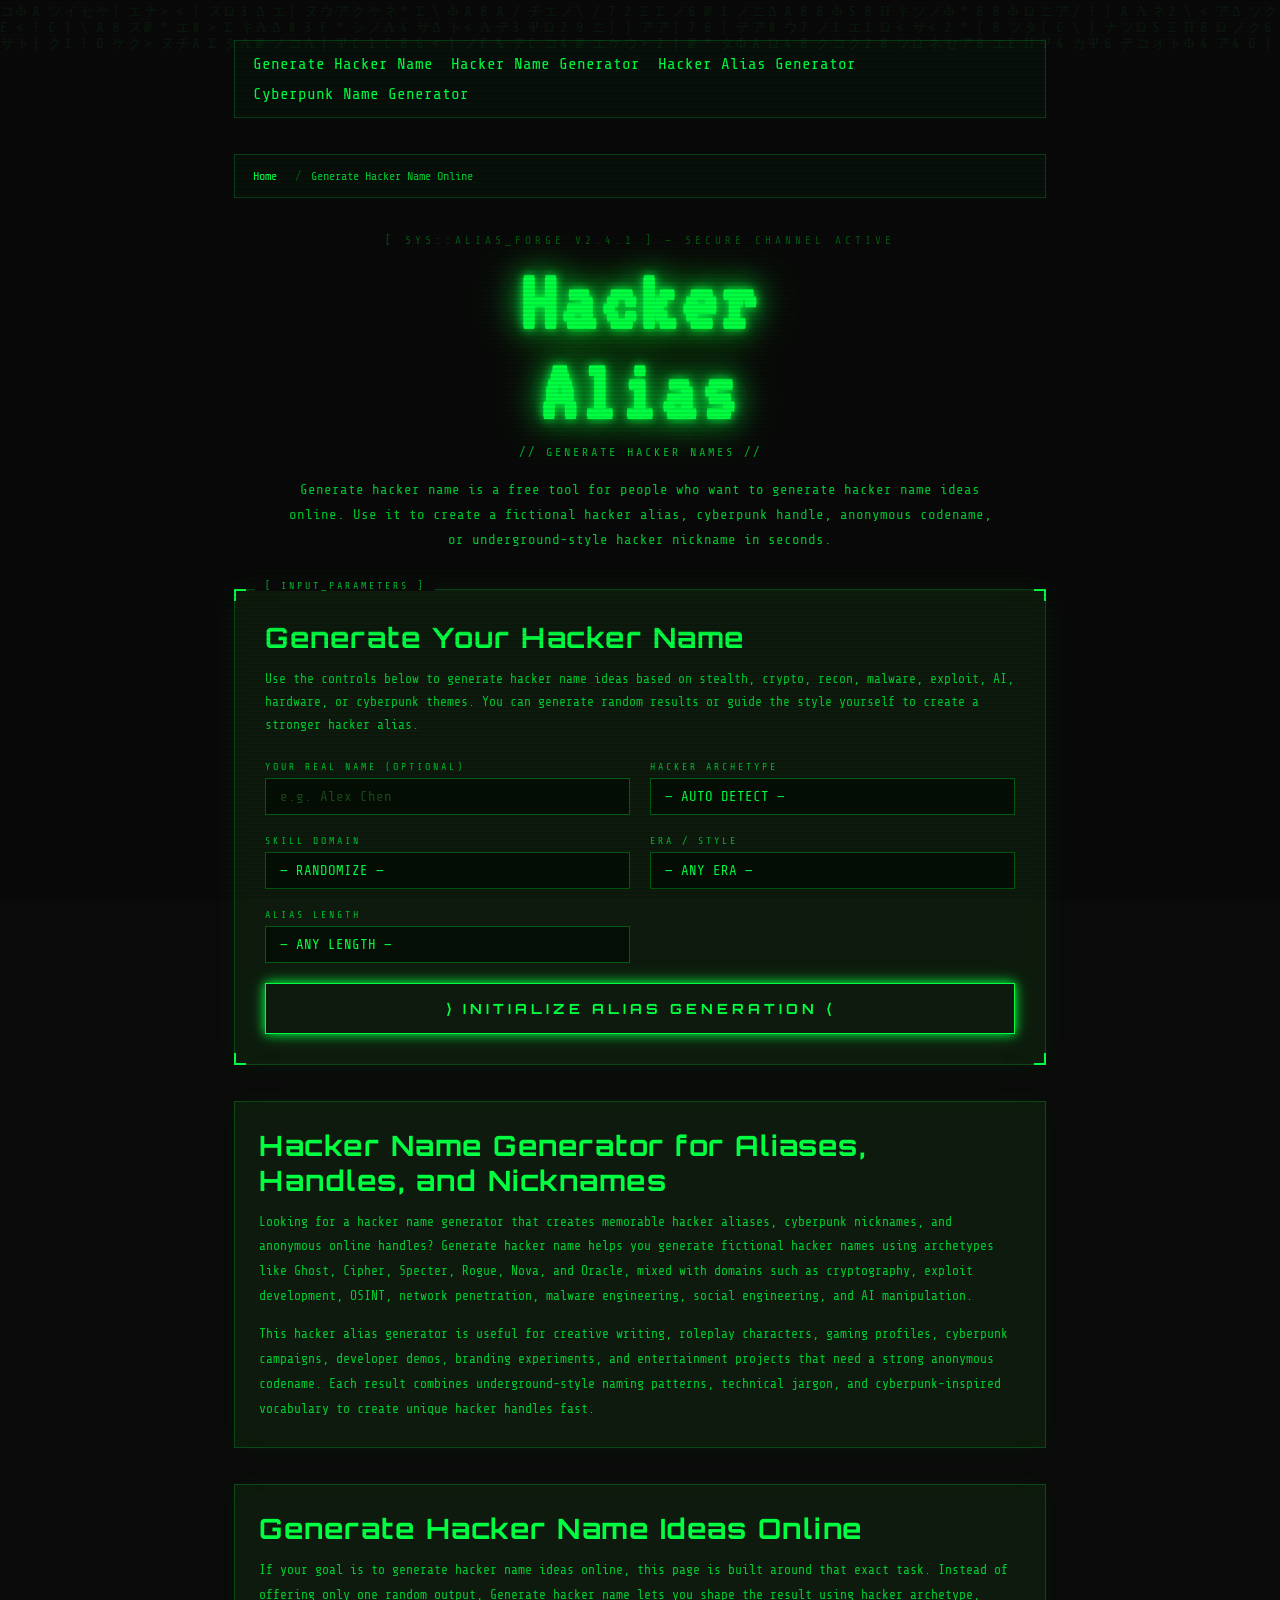
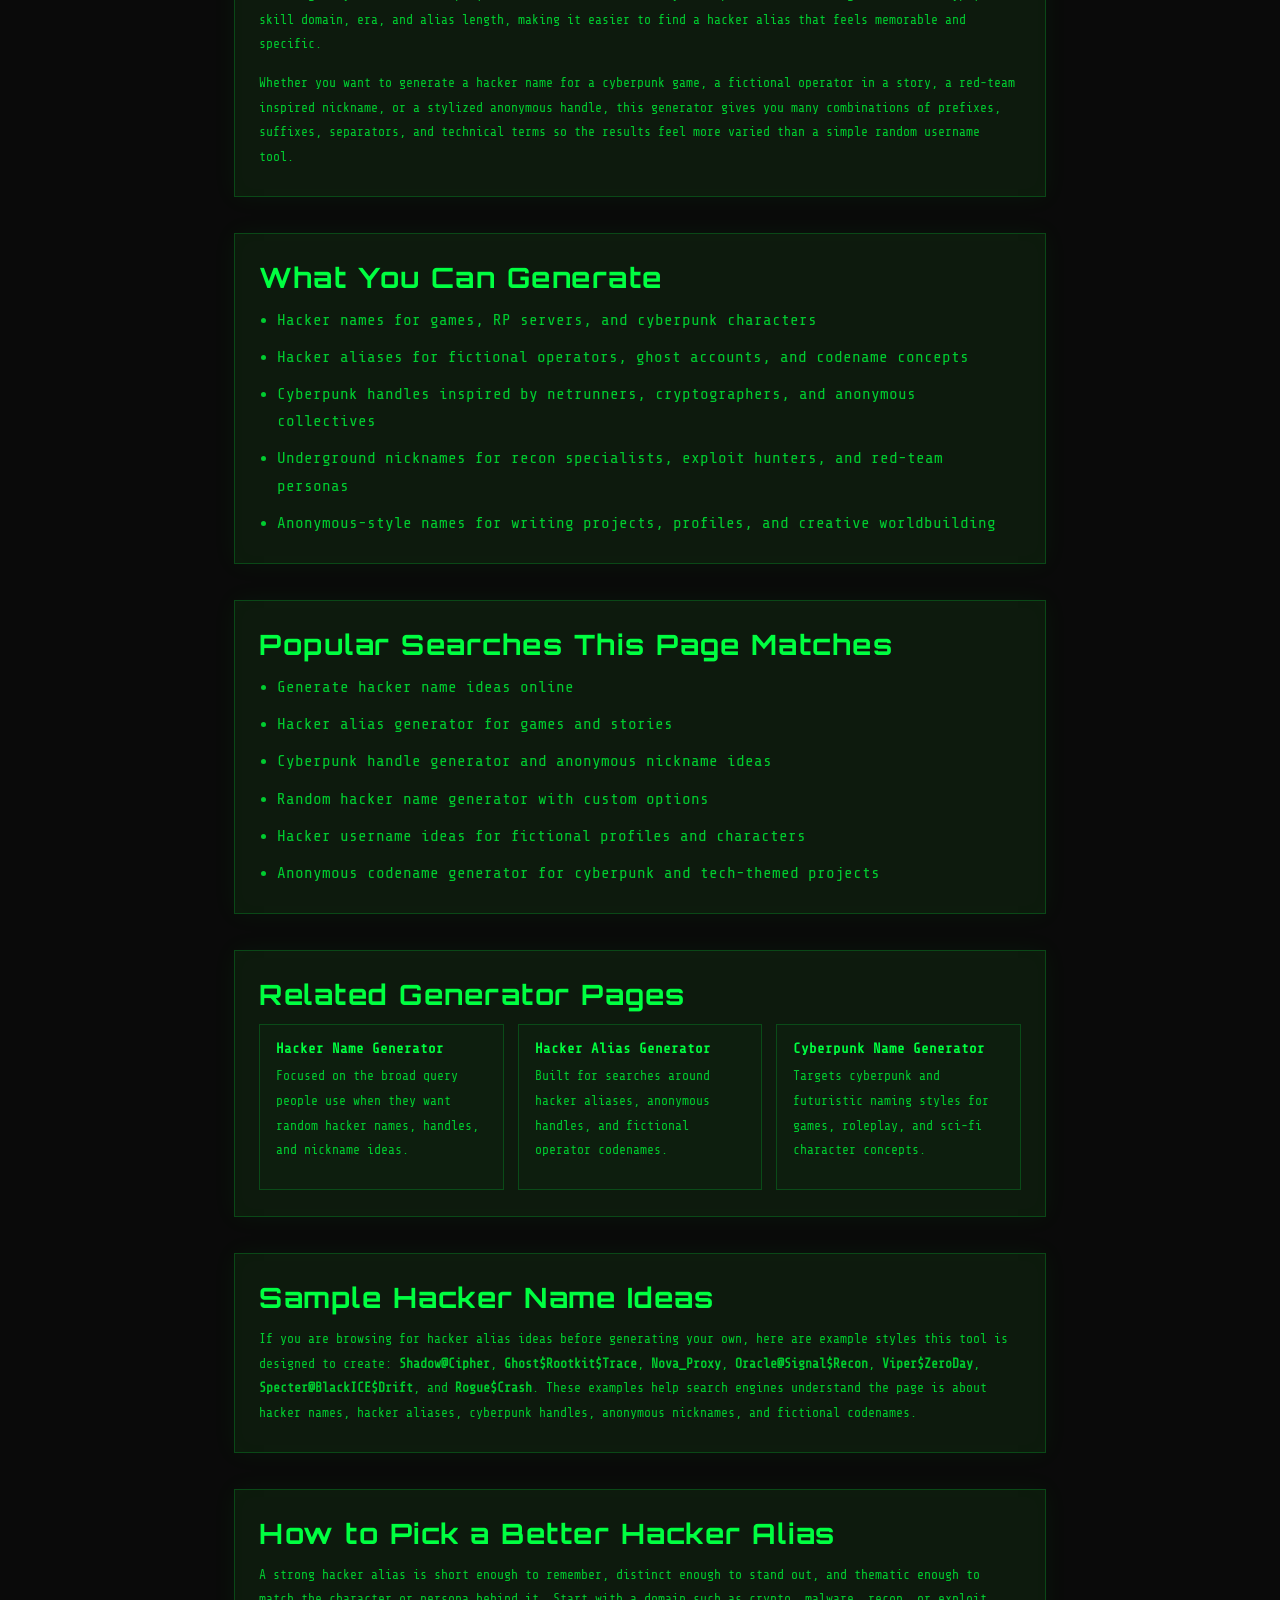
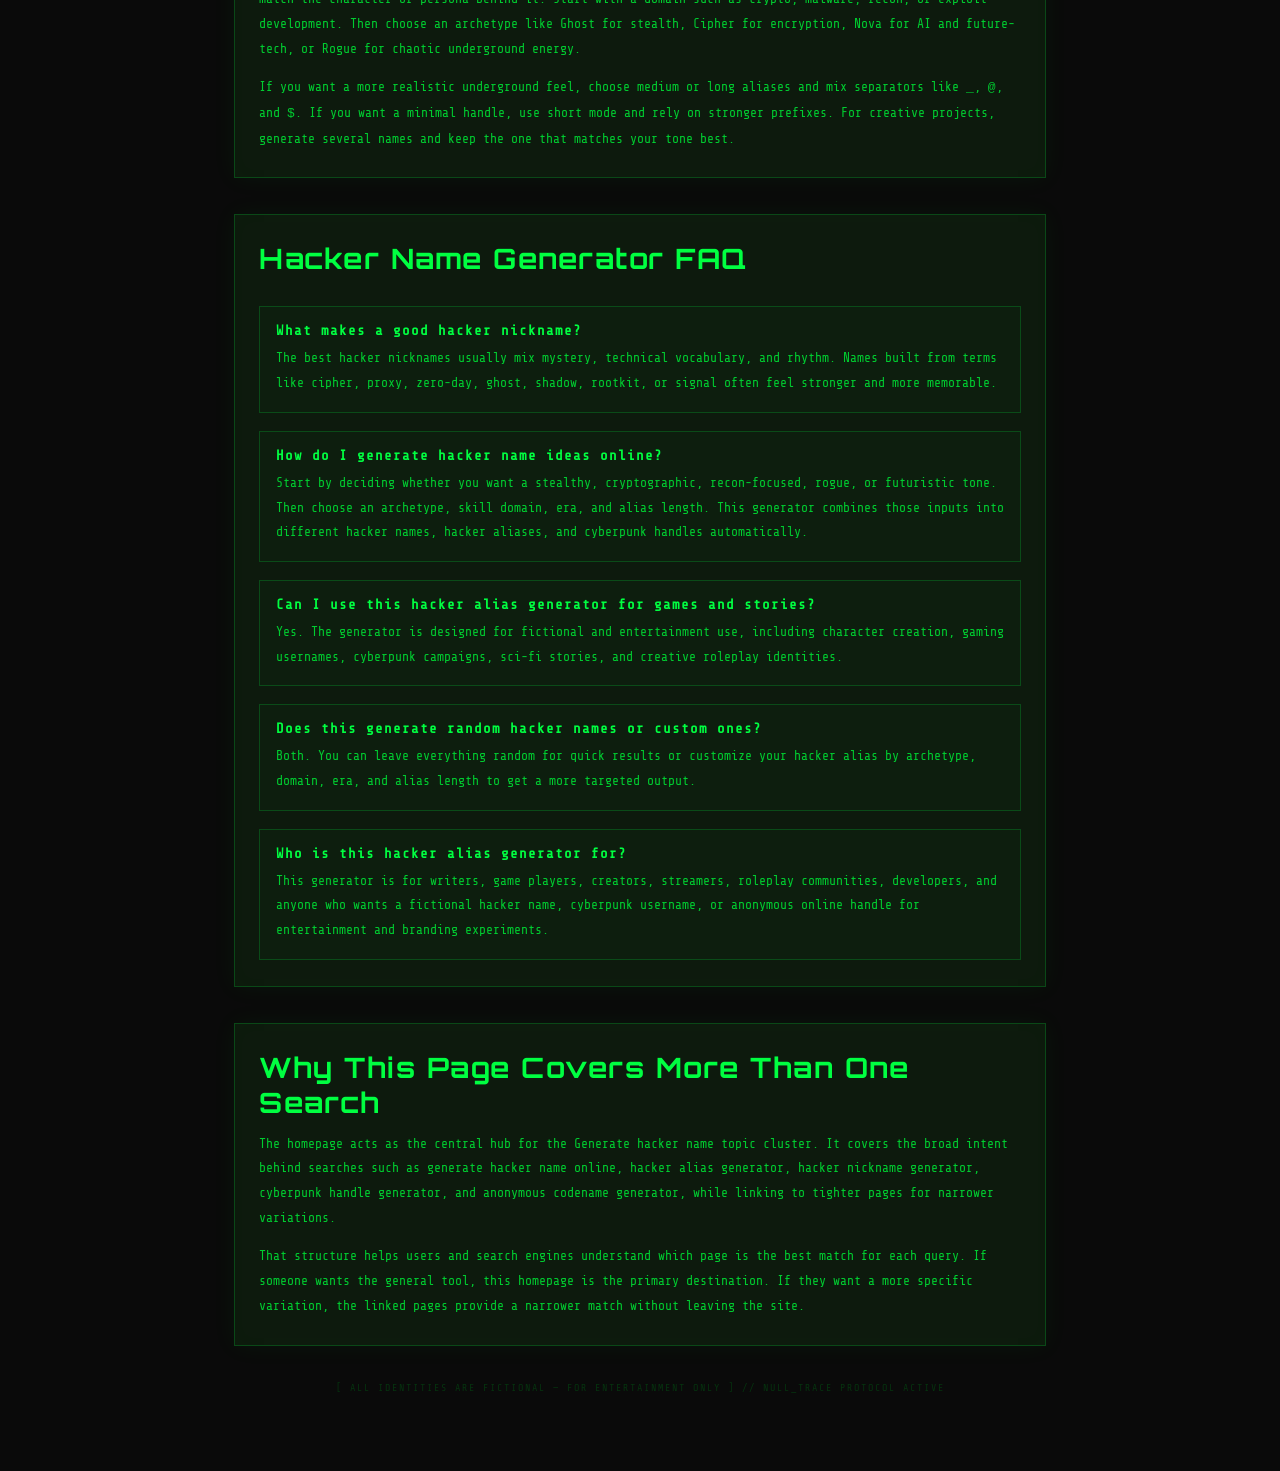
==== commit 40d88b56: "chore: improve seo" ====
--- a/index.html
+++ b/index.html
@@ -10,26 +10,33 @@
 <meta name="robots" content="index, follow, max-image-preview:large, max-snippet:-1, max-video-preview:-1">
 <meta name="googlebot" content="index, follow, max-image-preview:large, max-snippet:-1, max-video-preview:-1">
 <meta name="theme-color" content="#00ff41">
-<meta name="author" content="Alias Forge">
-<meta name="application-name" content="Alias Forge">
-<meta name="apple-mobile-web-app-title" content="Alias Forge">
+<meta name="author" content="Generate hacker name">
+<meta name="application-name" content="Generate hacker name">
+<meta name="apple-mobile-web-app-title" content="Generate hacker name">
 <meta name="format-detection" content="telephone=no">
+<meta name="referrer" content="strict-origin-when-cross-origin">
+<meta name="creator" content="Generate hacker name">
+<meta name="publisher" content="Generate hacker name">
+<meta name="category" content="Name Generator">
 <meta property="og:title" content="Generate Hacker Name Online | Hacker Alias Generator & Cyberpunk Handles">
 <meta property="og:description" content="Generate hacker name ideas online. Create hacker aliases, hacker nicknames, and cyberpunk handles with custom archetype, skill domain, era, and style options.">
 <meta property="og:type" content="website">
-<meta property="og:site_name" content="Alias Forge">
+<meta property="og:site_name" content="Generate hacker name">
 <meta property="og:locale" content="en_US">
+<meta property="og:url" content="https://horkimhab.github.io/generate-hacker-name/">
+<meta property="og:image" content="https://horkimhab.github.io/generate-hacker-name/favicon.svg">
+<meta property="og:image:alt" content="Generate hacker name hacker name generator logo">
 <meta name="twitter:card" content="summary_large_image">
-<meta name="twitter:title" content="Generate Hacker Name Online | Alias Forge">
-<meta name="twitter:description" content="Use Alias Forge to generate hacker name ideas, hacker aliases, cyberpunk handles, and anonymous nicknames in seconds.">
+<meta name="twitter:title" content="Generate Hacker Name Online | Generate hacker name">
+<meta name="twitter:description" content="Use Generate hacker name to generate hacker name ideas, hacker aliases, cyberpunk handles, and anonymous nicknames in seconds.">
+<meta name="twitter:image" content="https://horkimhab.github.io/generate-hacker-name/favicon.svg">
 <link rel="canonical" href="https://horkimhab.github.io/generate-hacker-name/">
-
-
-
+<link rel="alternate" hreflang="en" href="https://horkimhab.github.io/generate-hacker-name/">
+<link rel="alternate" hreflang="x-default" href="https://horkimhab.github.io/generate-hacker-name/">
 <link rel="icon" href="./favicon.svg" type="image/svg+xml">
 <link rel="manifest" href="./site.webmanifest">
 <link href="https://fonts.googleapis.com/css2?family=Share+Tech+Mono&family=VT323&family=Orbitron:wght@400;700;900&display=swap" rel="stylesheet">
-<link rel="stylesheet" href="./generate-hacker-name.css" />
+<link rel="stylesheet" href="./generate-hacker-name.css">
 
 <!-- Google tag (gtag.js) -->
 <script async src="https://www.googletagmanager.com/gtag/js?id=G-QP36X3EVMY"></script>
@@ -40,13 +47,36 @@
   "@graph": [
     {
       "@type": "WebSite",
-      "name": "Alias Forge",
+      "@id": "https://horkimhab.github.io/generate-hacker-name/#website",
+      "url": "https://horkimhab.github.io/generate-hacker-name/",
+      "name": "Generate hacker name",
       "description": "A site where users can generate hacker name ideas online, create hacker aliases, and build cyberpunk handles, nicknames, and anonymous codenames.",
       "inLanguage": "en"
     },
     {
+      "@type": "WebPage",
+      "@id": "https://horkimhab.github.io/generate-hacker-name/#webpage",
+      "url": "https://horkimhab.github.io/generate-hacker-name/",
+      "name": "Generate Hacker Name Online",
+      "description": "Generate hacker names, hacker aliases, and cyberpunk handles online with custom filters.",
+      "isPartOf": {
+        "@id": "https://horkimhab.github.io/generate-hacker-name/#website"
+      },
+      "about": [
+        "Hacker name generator",
+        "Hacker alias generator",
+        "Cyberpunk name generator"
+      ],
+      "breadcrumb": {
+        "@id": "https://horkimhab.github.io/generate-hacker-name/#breadcrumb"
+      },
+      "inLanguage": "en"
+    },
+    {
       "@type": "WebApplication",
-      "name": "Alias Forge Hacker Name Generator",
+      "@id": "https://horkimhab.github.io/generate-hacker-name/#app",
+      "url": "https://horkimhab.github.io/generate-hacker-name/",
+      "name": "Generate hacker name Hacker Name Generator",
       "applicationCategory": "UtilitiesApplication",
       "operatingSystem": "Any",
       "browserRequirements": "Requires JavaScript",
@@ -56,7 +86,7 @@
         "price": "0",
         "priceCurrency": "USD"
       },
-        "featureList": [
+      "featureList": [
         "Generate hacker name ideas online",
         "Generate hacker alias ideas",
         "Generate hacker nickname ideas",
@@ -67,6 +97,18 @@
       ]
     },
     {
+      "@type": "BreadcrumbList",
+      "@id": "https://horkimhab.github.io/generate-hacker-name/#breadcrumb",
+      "itemListElement": [
+        {
+          "@type": "ListItem",
+          "position": 1,
+          "name": "Home",
+          "item": "https://horkimhab.github.io/generate-hacker-name/"
+        }
+      ]
+    },
+    {
       "@type": "FAQPage",
       "mainEntity": [
         {
@@ -82,7 +124,7 @@
           "name": "How can I generate hacker name ideas online?",
           "acceptedAnswer": {
             "@type": "Answer",
-            "text": "You can generate hacker name ideas online by combining archetypes, technical themes, and naming styles. Alias Forge lets you create random or custom hacker names by domain, era, and alias length."
+            "text": "You can generate hacker name ideas online by combining archetypes, technical themes, and naming styles. Generate hacker name lets you create random or custom hacker names by domain, era, and alias length."
           }
         },
         {
@@ -98,7 +140,7 @@
           "name": "Can I generate cyberpunk and anonymous nicknames here?",
           "acceptedAnswer": {
             "@type": "Answer",
-            "text": "Yes. Alias Forge generates cyberpunk handles, hacker nicknames, underground-style aliases, and fictional anonymous codenames for entertainment, writing, gaming, and creative projects."
+            "text": "Yes. Generate hacker name generates cyberpunk handles, hacker nicknames, underground-style aliases, and fictional anonymous codenames for entertainment, writing, gaming, and creative projects."
           }
         }
       ]
@@ -108,19 +150,34 @@
 </script>
 </head>
 <body>
-
+<a class="skip-link" href="#main-content">Skip to content</a>
 <canvas id="matrix-canvas"></canvas>
 
 <div class="container">
+  <nav class="top-nav" aria-label="Primary">
+    <ul>
+      <li><a href="./">Generate Hacker Name</a></li>
+      <li><a href="./hacker-name-generator/">Hacker Name Generator</a></li>
+      <li><a href="./hacker-alias-generator/">Hacker Alias Generator</a></li>
+      <li><a href="./cyberpunk-name-generator/">Cyberpunk Name Generator</a></li>
+    </ul>
+  </nav>
+
+  <nav class="breadcrumb-nav" aria-label="Breadcrumb">
+    <ol>
+      <li><a href="./">Home</a></li>
+      <li><span aria-current="page">Generate Hacker Name Online</span></li>
+    </ol>
+  </nav>
+
   <header class="hero">
     <div class="sys-label">[ SYS::ALIAS_FORGE v2.4.1 ] — SECURE CHANNEL ACTIVE</div>
     <h1>Hacker<br>Alias</h1>
     <p class="subtitle">// GENERATE HACKER NAMES //</p>
-    <p class="intro-copy">Alias Forge is a free tool for people who want to generate hacker name ideas online. Use it to create a fictional hacker alias, cyberpunk handle, anonymous codename, or underground-style hacker nickname in seconds.</p>
+    <p class="intro-copy">Generate hacker name is a free tool for people who want to generate hacker name ideas online. Use it to create a fictional hacker alias, cyberpunk handle, anonymous codename, or underground-style hacker nickname in seconds.</p>
   </header>
 
-  <!-- Input Panel -->
-  <main class="panel" data-label="[ INPUT_PARAMETERS ]">
+  <main class="panel" data-label="[ INPUT_PARAMETERS ]" id="main-content">
     <div class="panel-corner tl"></div>
     <div class="panel-corner tr"></div>
     <div class="panel-corner bl"></div>
@@ -129,71 +186,71 @@
     <section aria-labelledby="generator-title">
       <h2 class="section-title" id="generator-title">Generate Your Hacker Name</h2>
       <p class="section-copy">Use the controls below to generate hacker name ideas based on stealth, crypto, recon, malware, exploit, AI, hardware, or cyberpunk themes. You can generate random results or guide the style yourself to create a stronger hacker alias.</p>
-
-    <div class="field-group">
-      <div class="field">
-        <label for="realname">Your Real Name (optional)</label>
-        <input type="text" id="realname" placeholder="e.g. Alex Chen" maxlength="40">
+      <noscript><p class="mini-note">JavaScript needs to be enabled to generate names, but the page content and related guides remain crawlable.</p></noscript>
+
+      <div class="field-group">
+        <div class="field">
+          <label for="realname">Your Real Name (optional)</label>
+          <input type="text" id="realname" placeholder="e.g. Alex Chen" maxlength="40">
+        </div>
+        <div class="field">
+          <label for="archetype">Hacker Archetype</label>
+          <select id="archetype">
+            <option value="random">— AUTO DETECT —</option>
+            <option value="ghost">Ghost (Invisible Infiltrator)</option>
+            <option value="phantom">Phantom (Social Engineer)</option>
+            <option value="cipher">Cipher (Cryptographer)</option>
+            <option value="viper">Viper (Exploit Hunter)</option>
+            <option value="oracle">Oracle (Intelligence Analyst)</option>
+            <option value="specter">Specter (Zero-Day Hunter)</option>
+            <option value="rogue">Rogue (Black Hat Maverick)</option>
+            <option value="nova">Nova (AI Specialist)</option>
+          </select>
+        </div>
+        <div class="field">
+          <label for="domain">Skill Domain</label>
+          <select id="domain">
+            <option value="random">— RANDOMIZE —</option>
+            <option value="network">Network Penetration</option>
+            <option value="malware">Malware Engineering</option>
+            <option value="social">Social Engineering</option>
+            <option value="crypto">Cryptography</option>
+            <option value="osint">OSINT & Recon</option>
+            <option value="exploit">Exploit Development</option>
+            <option value="ai">AI Manipulation</option>
+            <option value="hardware">Hardware Hacking</option>
+          </select>
+        </div>
+        <div class="field">
+          <label for="era">Era / Style</label>
+          <select id="era">
+            <option value="random">— ANY ERA —</option>
+            <option value="90s">90s BBS / Warez Scene</option>
+            <option value="2000s">2000s Hacktivist</option>
+            <option value="darkweb">Dark Web Operator</option>
+            <option value="cyber">Neo-Cyber (2040s)</option>
+            <option value="military">State-Sponsored APT</option>
+            <option value="crypto">Crypto / DeFi Underground</option>
+          </select>
+        </div>
+        <div class="field">
+          <label for="namelength">Alias Length</label>
+          <select id="namelength">
+            <option value="random">— ANY LENGTH —</option>
+            <option value="short">Short (1 word, ~6 chars)</option>
+            <option value="medium">Medium (2 parts, ~12 chars)</option>
+            <option value="long">Long (3 parts, ~18 chars)</option>
+          </select>
+        </div>
       </div>
-      <div class="field">
-        <label for="archetype">Hacker Archetype</label>
-        <select id="archetype">
-          <option value="random">— AUTO DETECT —</option>
-          <option value="ghost">Ghost (Invisible Infiltrator)</option>
-          <option value="phantom">Phantom (Social Engineer)</option>
-          <option value="cipher">Cipher (Cryptographer)</option>
-          <option value="viper">Viper (Exploit Hunter)</option>
-          <option value="oracle">Oracle (Intelligence Analyst)</option>
-          <option value="specter">Specter (Zero-Day Hunter)</option>
-          <option value="rogue">Rogue (Black Hat Maverick)</option>
-          <option value="nova">Nova (AI Specialist)</option>
-        </select>
-      </div>
-      <div class="field">
-        <label for="domain">Skill Domain</label>
-        <select id="domain">
-          <option value="random">— RANDOMIZE —</option>
-          <option value="network">Network Penetration</option>
-          <option value="malware">Malware Engineering</option>
-          <option value="social">Social Engineering</option>
-          <option value="crypto">Cryptography</option>
-          <option value="osint">OSINT & Recon</option>
-          <option value="exploit">Exploit Development</option>
-          <option value="ai">AI Manipulation</option>
-          <option value="hardware">Hardware Hacking</option>
-        </select>
-      </div>
-      <div class="field">
-        <label for="era">Era / Style</label>
-        <select id="era">
-          <option value="random">— ANY ERA —</option>
-          <option value="90s">90s BBS / Warez Scene</option>
-          <option value="2000s">2000s Hacktivist</option>
-          <option value="darkweb">Dark Web Operator</option>
-          <option value="cyber">Neo-Cyber (2040s)</option>
-          <option value="military">State-Sponsored APT</option>
-          <option value="crypto">Crypto / DeFi Underground</option>
-        </select>
-      </div>
-      <div class="field">
-        <label for="namelength">Alias Length</label>
-        <select id="namelength">
-          <option value="random">— ANY LENGTH —</option>
-          <option value="short">Short (1 word, ~6 chars)</option>
-          <option value="medium">Medium (2 parts, ~12 chars)</option>
-          <option value="long">Long (3 parts, ~18 chars)</option>
-        </select>
-      </div>
-    </div>
-
-    <button class="btn-generate" id="btn-gen" type="button">
-      ⟩ INITIALIZE ALIAS GENERATION ⟨
-    </button>
-    <div class="progress-bar" id="progress"><div class="progress-fill"></div></div>
+
+      <button class="btn-generate" id="btn-gen" type="button">
+        ⟩ INITIALIZE ALIAS GENERATION ⟨
+      </button>
+      <div class="progress-bar" id="progress"><div class="progress-fill"></div></div>
     </section>
   </main>
 
-  <!-- Result Panel -->
   <section class="result-panel" id="result-panel" aria-live="polite" aria-labelledby="result-title">
     <div class="alias-display" id="alias-display">
       <div class="alias-tag">// ALIAS ASSIGNED //</div>
@@ -203,7 +260,6 @@
     </div>
 
     <div class="stats-grid" id="stats-grid"></div>
-
     <div class="bio-panel" id="bio-text"></div>
 
     <div class="actions">
@@ -215,13 +271,13 @@
 
   <section class="seo-panel" aria-labelledby="about-title">
     <h2 class="content-heading" id="about-title">Hacker Name Generator for Aliases, Handles, and Nicknames</h2>
-    <p>Looking for a hacker name generator that creates memorable hacker aliases, cyberpunk nicknames, and anonymous online handles? Alias Forge helps you generate fictional hacker names using archetypes like Ghost, Cipher, Specter, Rogue, Nova, and Oracle, mixed with domains such as cryptography, exploit development, OSINT, network penetration, malware engineering, social engineering, and AI manipulation.</p>
+    <p>Looking for a hacker name generator that creates memorable hacker aliases, cyberpunk nicknames, and anonymous online handles? Generate hacker name helps you generate fictional hacker names using archetypes like Ghost, Cipher, Specter, Rogue, Nova, and Oracle, mixed with domains such as cryptography, exploit development, OSINT, network penetration, malware engineering, social engineering, and AI manipulation.</p>
     <p>This hacker alias generator is useful for creative writing, roleplay characters, gaming profiles, cyberpunk campaigns, developer demos, branding experiments, and entertainment projects that need a strong anonymous codename. Each result combines underground-style naming patterns, technical jargon, and cyberpunk-inspired vocabulary to create unique hacker handles fast.</p>
   </section>
 
   <section class="seo-panel" aria-labelledby="generate-online-title">
     <h2 class="content-heading" id="generate-online-title">Generate Hacker Name Ideas Online</h2>
-    <p>If your goal is to generate hacker name ideas online, this page is built around that exact task. Instead of offering only one random output, Alias Forge lets you shape the result using hacker archetype, skill domain, era, and alias length, making it easier to find a hacker alias that feels memorable and specific.</p>
+    <p>If your goal is to generate hacker name ideas online, this page is built around that exact task. Instead of offering only one random output, Generate hacker name lets you shape the result using hacker archetype, skill domain, era, and alias length, making it easier to find a hacker alias that feels memorable and specific.</p>
     <p>Whether you want to generate a hacker name for a cyberpunk game, a fictional operator in a story, a red-team inspired nickname, or a stylized anonymous handle, this generator gives you many combinations of prefixes, suffixes, separators, and technical terms so the results feel more varied than a simple random username tool.</p>
   </section>
 
@@ -250,11 +306,20 @@
 
   <section class="seo-panel" aria-labelledby="slug-title">
     <h2 class="content-heading" id="slug-title">Related Generator Pages</h2>
-    <ul class="seo-list">
-      <li><a href="./hacker-name-generator/">Hacker Name Generator</a></li>
-      <li><a href="./hacker-alias-generator/">Hacker Alias Generator</a></li>
-      <li><a href="./cyberpunk-name-generator/">Cyberpunk Name Generator</a></li>
-    </ul>
+    <div class="related-grid">
+      <article class="related-card">
+        <h3><a href="./hacker-name-generator/">Hacker Name Generator</a></h3>
+        <p>Focused on the broad query people use when they want random hacker names, handles, and nickname ideas.</p>
+      </article>
+      <article class="related-card">
+        <h3><a href="./hacker-alias-generator/">Hacker Alias Generator</a></h3>
+        <p>Built for searches around hacker aliases, anonymous handles, and fictional operator codenames.</p>
+      </article>
+      <article class="related-card">
+        <h3><a href="./cyberpunk-name-generator/">Cyberpunk Name Generator</a></h3>
+        <p>Targets cyberpunk and futuristic naming styles for games, roleplay, and sci-fi character concepts.</p>
+      </article>
+    </div>
   </section>
 
   <section class="seo-panel" aria-labelledby="examples-title">
@@ -292,6 +357,12 @@
     </div>
   </section>
 
+  <section class="seo-panel" aria-labelledby="cluster-title">
+    <h2 class="content-heading" id="cluster-title">Why This Page Covers More Than One Search</h2>
+    <p>The homepage acts as the central hub for the Generate hacker name topic cluster. It covers the broad intent behind searches such as generate hacker name online, hacker alias generator, hacker nickname generator, cyberpunk handle generator, and anonymous codename generator, while linking to tighter pages for narrower variations.</p>
+    <p>That structure helps users and search engines understand which page is the best match for each query. If someone wants the general tool, this homepage is the primary destination. If they want a more specific variation, the linked pages provide a narrower match without leaving the site.</p>
+  </section>
+
   <footer>[ ALL IDENTITIES ARE FICTIONAL — FOR ENTERTAINMENT ONLY ] // NULL_TRACE PROTOCOL ACTIVE</footer>
 </div>
 
--- a/generate-hacker-name.css
+++ b/generate-hacker-name.css
@@ -61,9 +61,72 @@
   gap: 36px;
 }
 
+.skip-link {
+  position: absolute;
+  left: 16px;
+  top: -48px;
+  background: #031003;
+  color: var(--green);
+  border: 1px solid var(--green);
+  padding: 10px 14px;
+  text-decoration: none;
+  z-index: 1001;
+}
+
+.skip-link:focus {
+  top: 16px;
+}
+
 header {
   text-align: center;
   width: 100%;
+}
+
+.top-nav,
+.breadcrumb-nav {
+  width: 100%;
+  background: rgba(0, 255, 65, 0.03);
+  border: 1px solid var(--border);
+  padding: 14px 18px;
+}
+
+.top-nav ul,
+.breadcrumb-nav ol {
+  list-style: none;
+  display: flex;
+  flex-wrap: wrap;
+  gap: 12px 18px;
+  margin: 0;
+  padding: 0;
+}
+
+.top-nav a,
+.breadcrumb-nav a,
+.seo-panel a {
+  color: var(--green);
+  text-decoration: none;
+}
+
+.top-nav a:hover,
+.breadcrumb-nav a:hover,
+.seo-panel a:hover {
+  text-shadow: var(--glow);
+}
+
+.breadcrumb-nav {
+  font-size: 12px;
+  color: #00cc30;
+}
+
+.breadcrumb-nav li {
+  display: inline-flex;
+  align-items: center;
+  gap: 10px;
+}
+
+.breadcrumb-nav li + li::before {
+  content: "/";
+  color: var(--dim-green);
 }
 
 .sys-label {
@@ -458,6 +521,33 @@
   line-height: 1.7;
 }
 
+.related-grid {
+  display: grid;
+  grid-template-columns: repeat(auto-fit, minmax(220px, 1fr));
+  gap: 14px;
+}
+
+.related-card {
+  border: 1px solid var(--border);
+  padding: 16px;
+  background: rgba(0, 255, 65, 0.02);
+}
+
+.related-card h3 {
+  font-size: 14px;
+  color: var(--green);
+  margin-bottom: 8px;
+}
+
+.related-card p {
+  margin: 0 0 10px;
+}
+
+.mini-note {
+  font-size: 12px;
+  color: var(--dark-green);
+}
+
 .faq-panel {
   display: grid;
   gap: 18px;
